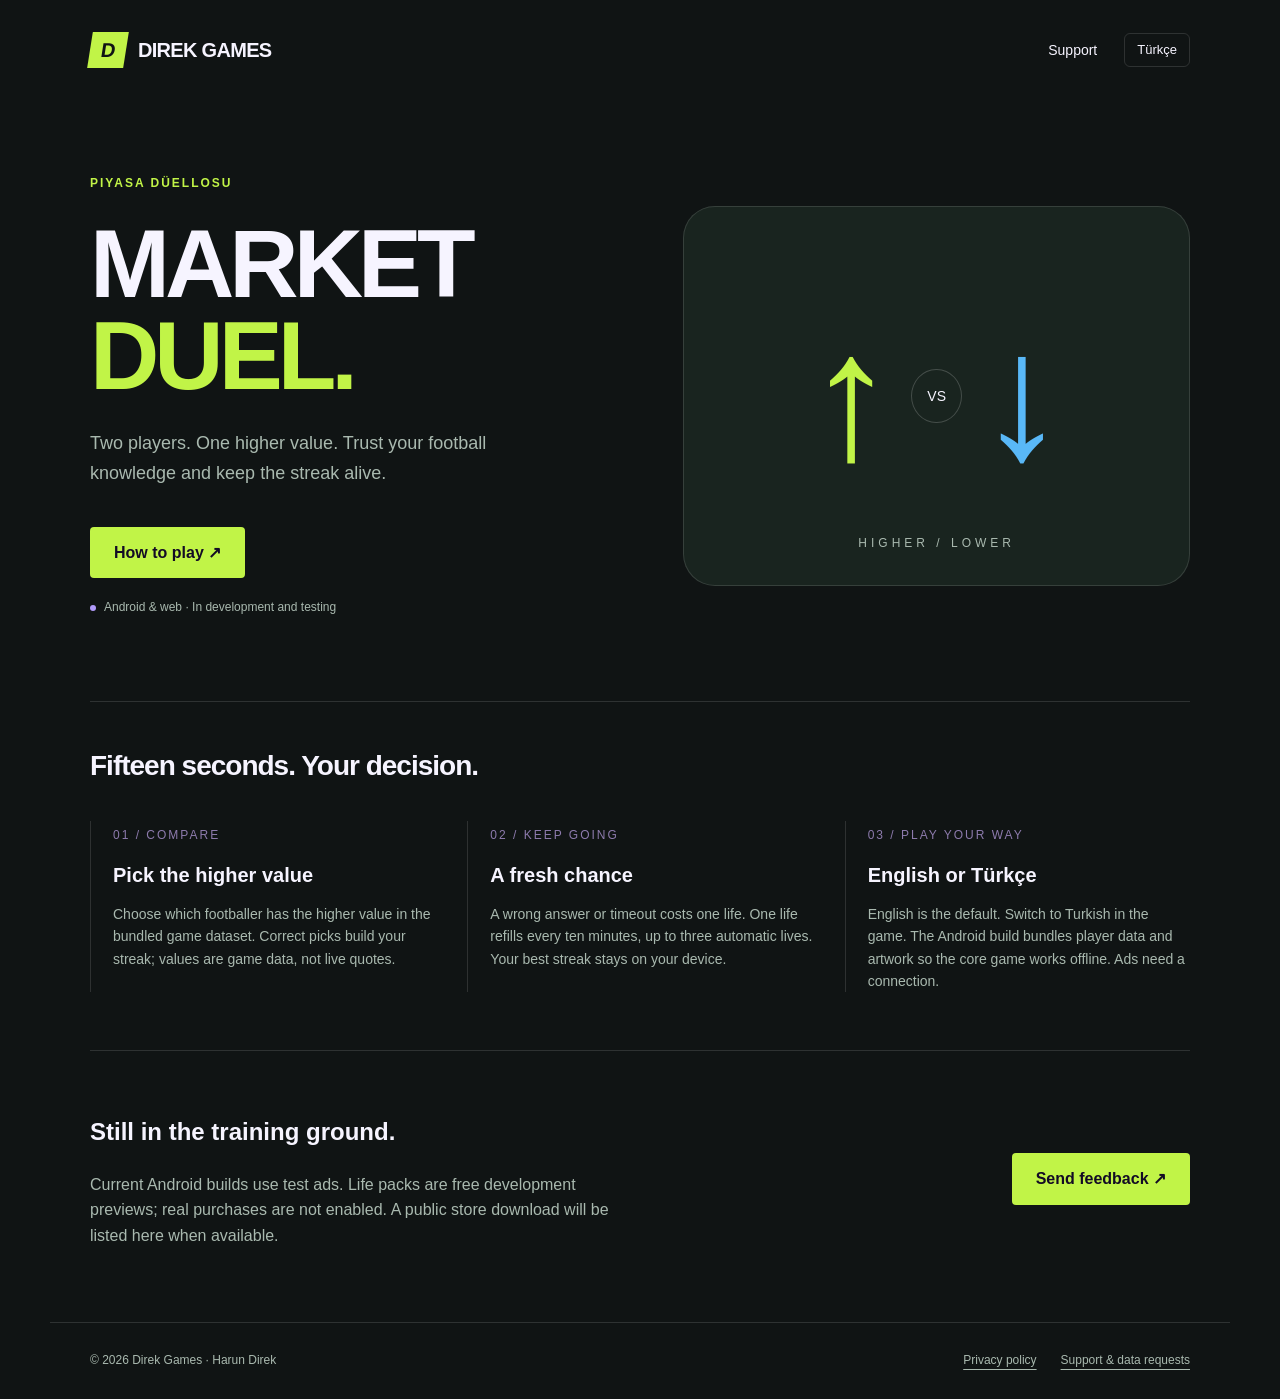
==== piyasa-duellosu.html @ 39239878 "Add Market Duel pages, privacy policy and support" ====
<!doctype html>
<html lang="en"><head><meta charset="utf-8"><meta name="viewport" content="width=device-width,initial-scale=1"><meta name="description" content="Piyasa Düellosu / Market Duel by Direk Games. Compare football player values and keep your streak alive."><meta name="theme-color" content="#101414"><title>Piyasa Düellosu — Direk Games</title><link rel="stylesheet" href="styles.css"><script defer src="site.js"></script></head>
<body class="duel-page"><header><a class="brand" href="index.html"><span class="mark">D</span>DIREK GAMES</a><nav><a href="piyasa-duellosu-support.html" data-en="Support" data-tr="Destek">Support</a><button class="lang" data-toggle-language>Türkçe</button></nav></header>
<main><section class="hero"><div><div class="eyebrow">PIYASA DÜELLOSU</div><h1>MARKET<br><span>DUEL.</span></h1><p class="lead" data-en="Two players. One higher value. Trust your football knowledge and keep the streak alive." data-tr="İki futbolcu. Bir yüksek değer. Futbol bilgine güven ve seriyi sürdür.">Two players. One higher value. Trust your football knowledge and keep the streak alive.</p><a class="cta" href="#how" data-en="How to play ↗" data-tr="Nasıl oynanır ↗">How to play ↗</a><div class="status" data-en="Android & web · In development and testing" data-tr="Android ve web · Geliştirme ve test aşamasında">Android & web · In development and testing</div></div><div class="duel-art" aria-hidden="true"><span class="duel-arrow">↑</span><span class="duel-vs">VS</span><span class="duel-arrow down">↓</span><p>HIGHER / LOWER</p></div></section>
<section class="section" id="how"><div class="section-head"><h2 data-en="Fifteen seconds. Your decision." data-tr="On beş saniye. Senin kararın.">Fifteen seconds. Your decision.</h2></div><div class="modes"><article class="mode"><span class="number">01 / COMPARE</span><h3 data-en="Pick the higher value" data-tr="Daha değerli olanı seç">Pick the higher value</h3><p data-en="Choose which footballer has the higher value in the bundled game dataset. Correct picks build your streak; values are game data, not live quotes." data-tr="Oyunun veri setinde piyasa değeri daha yüksek olan futbolcuyu seç. Doğru seçimlerle serini uzat; değerler canlı fiyat değildir.">Choose which footballer has the higher value in the bundled game dataset. Correct picks build your streak; values are game data, not live quotes.</p></article><article class="mode"><span class="number">02 / KEEP GOING</span><h3 data-en="A fresh chance" data-tr="Yeni bir şans">A fresh chance</h3><p data-en="A wrong answer or timeout costs one life. One life refills every ten minutes, up to three automatic lives. Your best streak stays on your device." data-tr="Yanlış cevap veya sürenin bitmesi bir can götürür. Her on dakikada bir can yenilenir; otomatik can sınırı üçtür. En iyi serin cihazında saklanır.">A wrong answer or timeout costs one life. One life refills every ten minutes, up to three automatic lives. Your best streak stays on your device.</p></article><article class="mode"><span class="number">03 / PLAY YOUR WAY</span><h3 data-en="English or Türkçe" data-tr="Türkçe veya English">English or Türkçe</h3><p data-en="English is the default. Switch to Turkish in the game. The Android build bundles player data and artwork so the core game works offline. Ads need a connection." data-tr="Varsayılan dil İngilizcedir; oyundan Türkçeye geçebilirsin. Android sürümü oyuncu verilerini ve görsellerini içerir; temel oyun çevrimdışı çalışır. Reklamlar bağlantı gerektirir.">English is the default. Switch to Turkish in the game. The Android build bundles player data and artwork so the core game works offline. Ads need a connection.</p></article></div></section>
<section class="section contact"><div><h2 data-en="Still in the training ground." data-tr="Şimdilik antrenman sahasında.">Still in the training ground.</h2><p data-en="Current Android builds use test ads. Life packs are free development previews; real purchases are not enabled. A public store download will be listed here when available." data-tr="Mevcut Android sürümlerinde test reklamları kullanılır. Can paketleri ücretsiz geliştirme önizlemesidir; gerçek satın alma açık değildir. Herkese açık mağaza bağlantısı hazır olduğunda burada paylaşılacak.">Current Android builds use test ads. Life packs are free development previews; real purchases are not enabled. A public store download will be listed here when available.</p></div><a class="cta" href="piyasa-duellosu-support.html" data-en="Send feedback ↗" data-tr="Geri bildirim gönder ↗">Send feedback ↗</a></section></main>
<footer><span>© 2026 Direk Games · Harun Direk</span><div><a href="piyasa-duellosu-privacy.html" data-en="Privacy policy" data-tr="Gizlilik politikası">Privacy policy</a><a href="piyasa-duellosu-support.html" data-en="Support & data requests" data-tr="Destek ve veri talepleri">Support & data requests</a></div></footer></body></html>
---- styles.css ----
:root{color-scheme:dark;--bg:#100b24;--panel:#1b1236;--ink:#f6f4ff;--muted:#bcb6d2;--gold:#ffe24a;--line:#ffffff20}*{box-sizing:border-box}html{scroll-behavior:smooth}body{margin:0;background:var(--bg);color:var(--ink);font-family:Arial,Helvetica,sans-serif;line-height:1.6}a{color:inherit;text-underline-offset:5px}a:hover{color:var(--gold)}button,a{touch-action:manipulation}a:focus-visible,button:focus-visible{outline:3px solid var(--gold);outline-offset:5px}header,main,footer{max-width:1180px;margin:auto;padding:0 40px}header{height:100px;display:flex;align-items:center;justify-content:space-between;gap:24px}.brand{text-decoration:none;font-weight:900;font-size:20px;letter-spacing:-.7px;display:flex;align-items:center;gap:12px}.mark{display:inline-grid;place-items:center;width:36px;height:36px;background:var(--gold);color:var(--bg);font-weight:900;transform:skew(-9deg)}nav{display:flex;align-items:center;gap:27px;font-size:14px}nav a{text-decoration:none}.lang{border:1px solid var(--line);background:transparent;border-radius:6px;color:var(--ink);padding:6px 12px;cursor:pointer;font:inherit;font-size:13px}.hero{display:grid;grid-template-columns:1.1fr 1fr;gap:36px;padding:74px 0 84px;align-items:center}.eyebrow{color:var(--gold);font-size:12px;letter-spacing:2px;font-weight:700;text-transform:uppercase}.hero h1{font-size:clamp(54px,7.5vw,96px);line-height:.96;letter-spacing:-5px;margin:25px 0}.hero h1 span{color:var(--gold)}.lead{max-width:420px;font-size:18px;color:var(--muted);line-height:1.7}.cta{display:inline-block;background:var(--gold);color:#130b25;font-weight:700;text-decoration:none;padding:13px 24px;border-radius:4px;margin:20px 0}.cta:hover{color:#130b25;background:#fff09a}.status{font-size:12px;color:var(--muted)}.status:before{content:'';display:inline-block;background:#b19bfa;width:6px;height:6px;border-radius:50%;margin-right:8px}.art{position:relative;aspect-ratio: .92;background:radial-gradient(ellipse at 50% 30%,#6442a344,transparent 65%);display:grid;place-items:center;overflow:hidden}.art svg{width:100%;height:auto}.section{border-top:1px solid var(--line);padding:42px 0 58px}.section-head{display:flex;gap:32px;justify-content:space-between;align-items:baseline;margin-bottom:32px}.section-head h2{font-size:28px;letter-spacing:-1px;margin:0}.section-head p{margin:0;color:var(--muted);font-size:14px}.modes{display:grid;grid-template-columns:repeat(3,1fr);gap:32px}.mode{border-left:1px solid var(--line);padding-left:22px}.number{color:#8d7bad;font-size:12px;letter-spacing:2px}.mode h3{font-size:20px;margin:12px 0}.mode p{color:var(--muted);font-size:14px;margin:0}.contact{display:flex;align-items:center;justify-content:space-between;gap:20px}.contact p{color:var(--muted);max-width:550px}footer{padding-top:28px;padding-bottom:28px;display:flex;justify-content:space-between;gap:20px;border-top:1px solid var(--line);font-size:12px;color:var(--muted)}footer div{display:flex;gap:24px}.document{max-width:800px;padding-top:48px;padding-bottom:80px}.document h1{font-size:48px;line-height:1.1;letter-spacing:-2px;margin:12px 0 20px}.document h2{font-size:23px;margin-top:36px;letter-spacing:-.5px}.document p,.document li{color:var(--muted)}.document a{color:var(--gold)}.document .updated{font-size:13px;color:#8f86a8}.note{border-left:3px solid var(--gold);padding:12px 20px;background:var(--panel)}[hidden]{display:none!important}@media(max-width:700px){header,main,footer{padding-left:22px;padding-right:22px}header{height:82px}nav{gap:16px}nav .optional{display:none}.brand{font-size:17px}.hero{padding:35px 0 48px;grid-template-columns:1fr;gap:4px}.hero h1{font-size:74px;letter-spacing:-4px;margin-top:20px}.lead{font-size:16px;max-width:100%}.art{max-width:450px;aspect-ratio:1.15;width:100%;margin:auto}.section-head,.contact{align-items:flex-start;flex-direction:column;gap:12px}.section{padding:32px 0}.modes{grid-template-columns:1fr;gap:26px}.mode{padding-left:18px}.mode h3{margin:5px 0}.document{padding-top:28px}.document h1{font-size:38px}footer{flex-direction:column}footer div{flex-wrap:wrap;gap:18px}}

.duel-page{--bg:#101414;--panel:#1a2420;--gold:#c1f447;--muted:#a9b9af;--line:#ffffff20}.duel-art{background:#19241f;border:1px solid #ffffff20;border-radius:32px;min-height:380px;display:flex;justify-content:center;align-items:center;gap:15px;position:relative}.duel-arrow{font-size:180px;font-weight:900;line-height:1;color:#c1f447}.duel-arrow.down{color:#59b8f7}.duel-vs{font-size:14px;border:1px solid #ffffff30;border-radius:50%;padding:15px}.duel-art p{position:absolute;bottom:20px;color:#a9b9af;font-size:12px;letter-spacing:4px}.game-feature{display:flex;align-items:center;gap:48px;padding:15px 0}.game-feature h3{font-size:30px;line-height:1.2;margin:12px 0}.game-feature p{max-width:650px;color:var(--muted)}.mini-arrows{font-size:130px;font-weight:900;color:#c1f447;letter-spacing:-18px;padding-right:15px}@media(max-width:700px){.game-feature{gap:20px;align-items:flex-start}.mini-arrows{font-size:70px;letter-spacing:-12px}.game-feature h3{font-size:24px}.duel-art{min-height:300px}.duel-arrow{font-size:140px}}
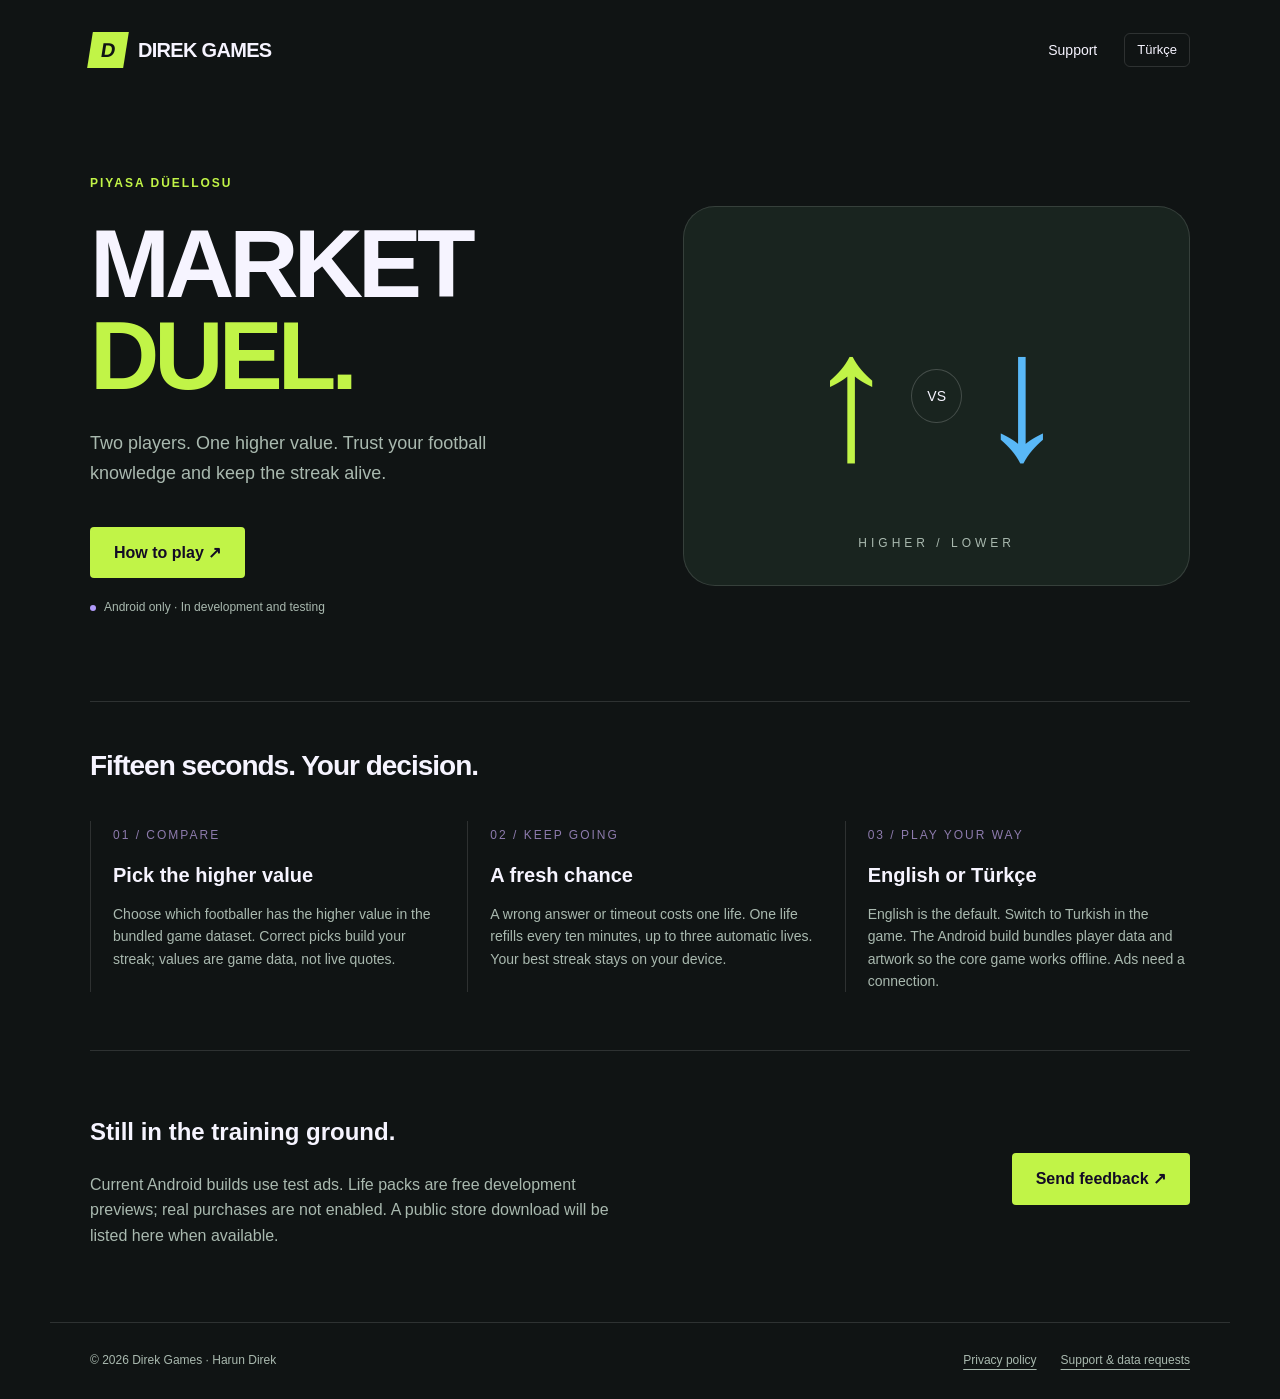
==== commit 16dfc132: "Clarify Market Duel is Android only" ====
--- a/piyasa-duellosu.html
+++ b/piyasa-duellosu.html
@@ -1,7 +1,7 @@
 <!doctype html>
 <html lang="en"><head><meta charset="utf-8"><meta name="viewport" content="width=device-width,initial-scale=1"><meta name="description" content="Piyasa Düellosu / Market Duel by Direk Games. Compare football player values and keep your streak alive."><meta name="theme-color" content="#101414"><title>Piyasa Düellosu — Direk Games</title><link rel="stylesheet" href="styles.css"><script defer src="site.js"></script></head>
 <body class="duel-page"><header><a class="brand" href="index.html"><span class="mark">D</span>DIREK GAMES</a><nav><a href="piyasa-duellosu-support.html" data-en="Support" data-tr="Destek">Support</a><button class="lang" data-toggle-language>Türkçe</button></nav></header>
-<main><section class="hero"><div><div class="eyebrow">PIYASA DÜELLOSU</div><h1>MARKET<br><span>DUEL.</span></h1><p class="lead" data-en="Two players. One higher value. Trust your football knowledge and keep the streak alive." data-tr="İki futbolcu. Bir yüksek değer. Futbol bilgine güven ve seriyi sürdür.">Two players. One higher value. Trust your football knowledge and keep the streak alive.</p><a class="cta" href="#how" data-en="How to play ↗" data-tr="Nasıl oynanır ↗">How to play ↗</a><div class="status" data-en="Android & web · In development and testing" data-tr="Android ve web · Geliştirme ve test aşamasında">Android & web · In development and testing</div></div><div class="duel-art" aria-hidden="true"><span class="duel-arrow">↑</span><span class="duel-vs">VS</span><span class="duel-arrow down">↓</span><p>HIGHER / LOWER</p></div></section>
+<main><section class="hero"><div><div class="eyebrow">PIYASA DÜELLOSU</div><h1>MARKET<br><span>DUEL.</span></h1><p class="lead" data-en="Two players. One higher value. Trust your football knowledge and keep the streak alive." data-tr="İki futbolcu. Bir yüksek değer. Futbol bilgine güven ve seriyi sürdür.">Two players. One higher value. Trust your football knowledge and keep the streak alive.</p><a class="cta" href="#how" data-en="How to play ↗" data-tr="Nasıl oynanır ↗">How to play ↗</a><div class="status" data-en="Android only · In development and testing" data-tr="Yalnızca Android · Geliştirme ve test aşamasında">Android only · In development and testing</div></div><div class="duel-art" aria-hidden="true"><span class="duel-arrow">↑</span><span class="duel-vs">VS</span><span class="duel-arrow down">↓</span><p>HIGHER / LOWER</p></div></section>
 <section class="section" id="how"><div class="section-head"><h2 data-en="Fifteen seconds. Your decision." data-tr="On beş saniye. Senin kararın.">Fifteen seconds. Your decision.</h2></div><div class="modes"><article class="mode"><span class="number">01 / COMPARE</span><h3 data-en="Pick the higher value" data-tr="Daha değerli olanı seç">Pick the higher value</h3><p data-en="Choose which footballer has the higher value in the bundled game dataset. Correct picks build your streak; values are game data, not live quotes." data-tr="Oyunun veri setinde piyasa değeri daha yüksek olan futbolcuyu seç. Doğru seçimlerle serini uzat; değerler canlı fiyat değildir.">Choose which footballer has the higher value in the bundled game dataset. Correct picks build your streak; values are game data, not live quotes.</p></article><article class="mode"><span class="number">02 / KEEP GOING</span><h3 data-en="A fresh chance" data-tr="Yeni bir şans">A fresh chance</h3><p data-en="A wrong answer or timeout costs one life. One life refills every ten minutes, up to three automatic lives. Your best streak stays on your device." data-tr="Yanlış cevap veya sürenin bitmesi bir can götürür. Her on dakikada bir can yenilenir; otomatik can sınırı üçtür. En iyi serin cihazında saklanır.">A wrong answer or timeout costs one life. One life refills every ten minutes, up to three automatic lives. Your best streak stays on your device.</p></article><article class="mode"><span class="number">03 / PLAY YOUR WAY</span><h3 data-en="English or Türkçe" data-tr="Türkçe veya English">English or Türkçe</h3><p data-en="English is the default. Switch to Turkish in the game. The Android build bundles player data and artwork so the core game works offline. Ads need a connection." data-tr="Varsayılan dil İngilizcedir; oyundan Türkçeye geçebilirsin. Android sürümü oyuncu verilerini ve görsellerini içerir; temel oyun çevrimdışı çalışır. Reklamlar bağlantı gerektirir.">English is the default. Switch to Turkish in the game. The Android build bundles player data and artwork so the core game works offline. Ads need a connection.</p></article></div></section>
 <section class="section contact"><div><h2 data-en="Still in the training ground." data-tr="Şimdilik antrenman sahasında.">Still in the training ground.</h2><p data-en="Current Android builds use test ads. Life packs are free development previews; real purchases are not enabled. A public store download will be listed here when available." data-tr="Mevcut Android sürümlerinde test reklamları kullanılır. Can paketleri ücretsiz geliştirme önizlemesidir; gerçek satın alma açık değildir. Herkese açık mağaza bağlantısı hazır olduğunda burada paylaşılacak.">Current Android builds use test ads. Life packs are free development previews; real purchases are not enabled. A public store download will be listed here when available.</p></div><a class="cta" href="piyasa-duellosu-support.html" data-en="Send feedback ↗" data-tr="Geri bildirim gönder ↗">Send feedback ↗</a></section></main>
 <footer><span>© 2026 Direk Games · Harun Direk</span><div><a href="piyasa-duellosu-privacy.html" data-en="Privacy policy" data-tr="Gizlilik politikası">Privacy policy</a><a href="piyasa-duellosu-support.html" data-en="Support & data requests" data-tr="Destek ve veri talepleri">Support & data requests</a></div></footer></body></html>
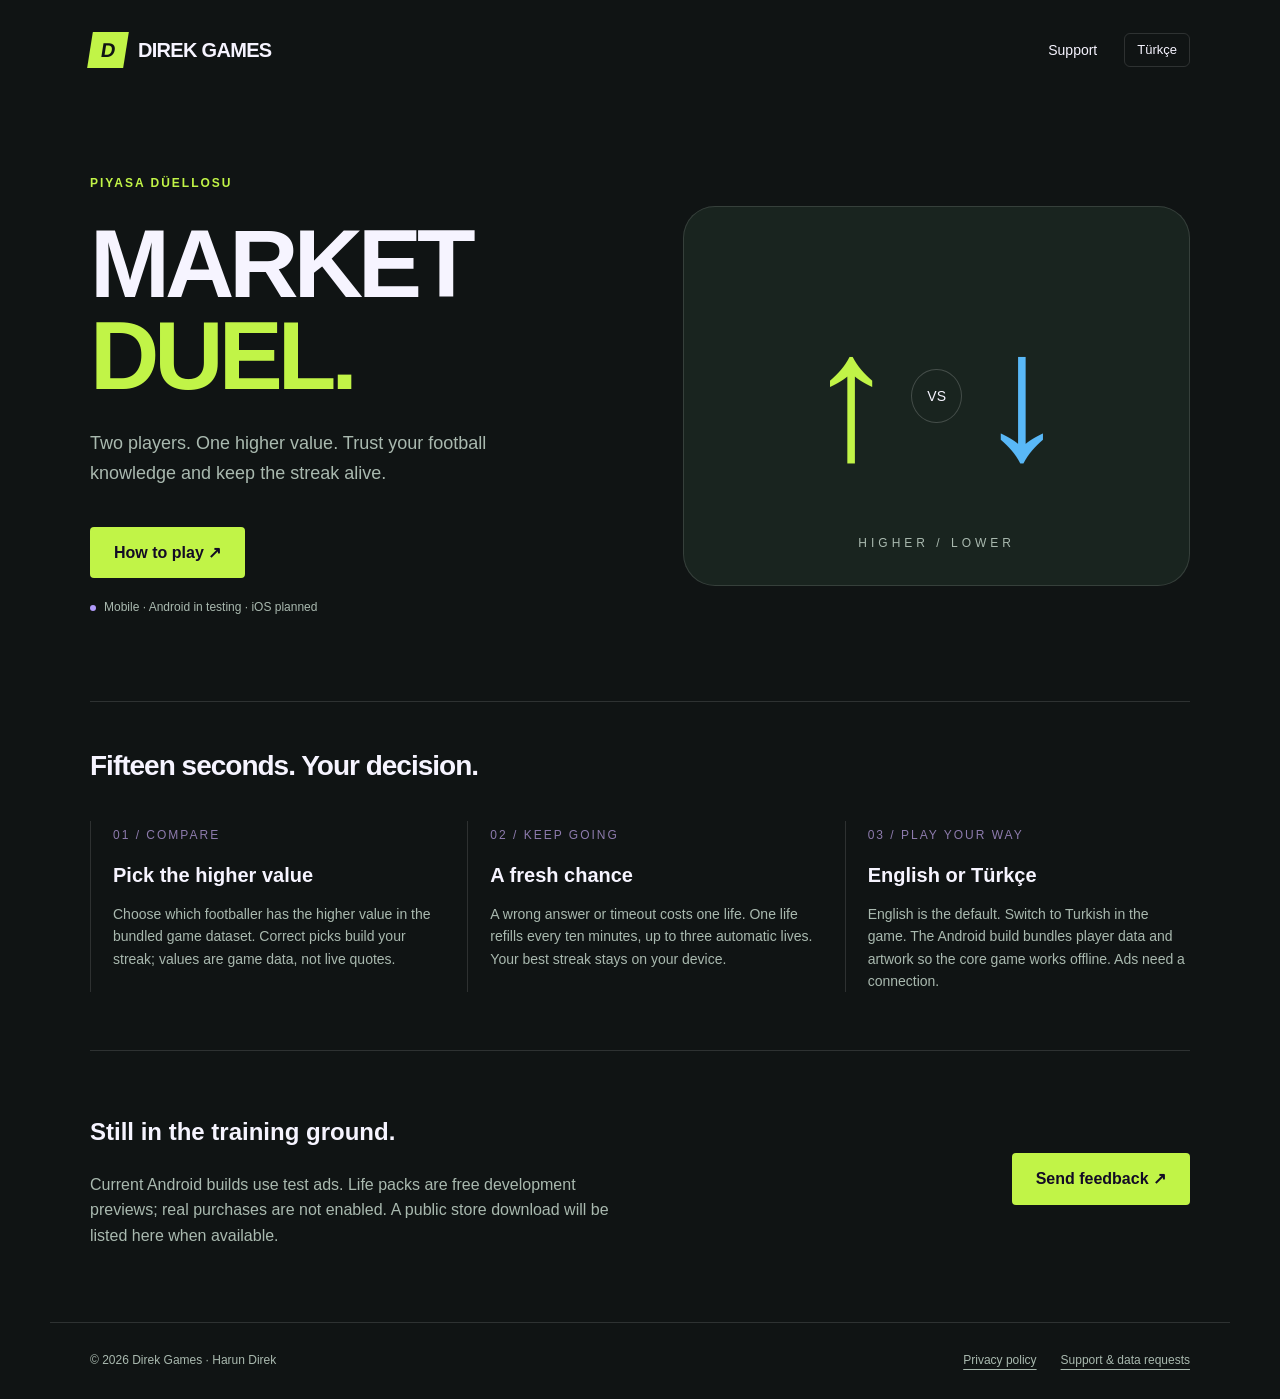
==== commit eed1e046: "Clarify mobile scope includes planned iOS release" ====
--- a/piyasa-duellosu.html
+++ b/piyasa-duellosu.html
@@ -1,7 +1,7 @@
 <!doctype html>
 <html lang="en"><head><meta charset="utf-8"><meta name="viewport" content="width=device-width,initial-scale=1"><meta name="description" content="Piyasa Düellosu / Market Duel by Direk Games. Compare football player values and keep your streak alive."><meta name="theme-color" content="#101414"><title>Piyasa Düellosu — Direk Games</title><link rel="stylesheet" href="styles.css"><script defer src="site.js"></script></head>
 <body class="duel-page"><header><a class="brand" href="index.html"><span class="mark">D</span>DIREK GAMES</a><nav><a href="piyasa-duellosu-support.html" data-en="Support" data-tr="Destek">Support</a><button class="lang" data-toggle-language>Türkçe</button></nav></header>
-<main><section class="hero"><div><div class="eyebrow">PIYASA DÜELLOSU</div><h1>MARKET<br><span>DUEL.</span></h1><p class="lead" data-en="Two players. One higher value. Trust your football knowledge and keep the streak alive." data-tr="İki futbolcu. Bir yüksek değer. Futbol bilgine güven ve seriyi sürdür.">Two players. One higher value. Trust your football knowledge and keep the streak alive.</p><a class="cta" href="#how" data-en="How to play ↗" data-tr="Nasıl oynanır ↗">How to play ↗</a><div class="status" data-en="Android only · In development and testing" data-tr="Yalnızca Android · Geliştirme ve test aşamasında">Android only · In development and testing</div></div><div class="duel-art" aria-hidden="true"><span class="duel-arrow">↑</span><span class="duel-vs">VS</span><span class="duel-arrow down">↓</span><p>HIGHER / LOWER</p></div></section>
+<main><section class="hero"><div><div class="eyebrow">PIYASA DÜELLOSU</div><h1>MARKET<br><span>DUEL.</span></h1><p class="lead" data-en="Two players. One higher value. Trust your football knowledge and keep the streak alive." data-tr="İki futbolcu. Bir yüksek değer. Futbol bilgine güven ve seriyi sürdür.">Two players. One higher value. Trust your football knowledge and keep the streak alive.</p><a class="cta" href="#how" data-en="How to play ↗" data-tr="Nasıl oynanır ↗">How to play ↗</a><div class="status" data-en="Mobile · Android in testing · iOS planned" data-tr="Mobil · Android testte · iOS planlanıyor">Mobile · Android in testing · iOS planned</div></div><div class="duel-art" aria-hidden="true"><span class="duel-arrow">↑</span><span class="duel-vs">VS</span><span class="duel-arrow down">↓</span><p>HIGHER / LOWER</p></div></section>
 <section class="section" id="how"><div class="section-head"><h2 data-en="Fifteen seconds. Your decision." data-tr="On beş saniye. Senin kararın.">Fifteen seconds. Your decision.</h2></div><div class="modes"><article class="mode"><span class="number">01 / COMPARE</span><h3 data-en="Pick the higher value" data-tr="Daha değerli olanı seç">Pick the higher value</h3><p data-en="Choose which footballer has the higher value in the bundled game dataset. Correct picks build your streak; values are game data, not live quotes." data-tr="Oyunun veri setinde piyasa değeri daha yüksek olan futbolcuyu seç. Doğru seçimlerle serini uzat; değerler canlı fiyat değildir.">Choose which footballer has the higher value in the bundled game dataset. Correct picks build your streak; values are game data, not live quotes.</p></article><article class="mode"><span class="number">02 / KEEP GOING</span><h3 data-en="A fresh chance" data-tr="Yeni bir şans">A fresh chance</h3><p data-en="A wrong answer or timeout costs one life. One life refills every ten minutes, up to three automatic lives. Your best streak stays on your device." data-tr="Yanlış cevap veya sürenin bitmesi bir can götürür. Her on dakikada bir can yenilenir; otomatik can sınırı üçtür. En iyi serin cihazında saklanır.">A wrong answer or timeout costs one life. One life refills every ten minutes, up to three automatic lives. Your best streak stays on your device.</p></article><article class="mode"><span class="number">03 / PLAY YOUR WAY</span><h3 data-en="English or Türkçe" data-tr="Türkçe veya English">English or Türkçe</h3><p data-en="English is the default. Switch to Turkish in the game. The Android build bundles player data and artwork so the core game works offline. Ads need a connection." data-tr="Varsayılan dil İngilizcedir; oyundan Türkçeye geçebilirsin. Android sürümü oyuncu verilerini ve görsellerini içerir; temel oyun çevrimdışı çalışır. Reklamlar bağlantı gerektirir.">English is the default. Switch to Turkish in the game. The Android build bundles player data and artwork so the core game works offline. Ads need a connection.</p></article></div></section>
 <section class="section contact"><div><h2 data-en="Still in the training ground." data-tr="Şimdilik antrenman sahasında.">Still in the training ground.</h2><p data-en="Current Android builds use test ads. Life packs are free development previews; real purchases are not enabled. A public store download will be listed here when available." data-tr="Mevcut Android sürümlerinde test reklamları kullanılır. Can paketleri ücretsiz geliştirme önizlemesidir; gerçek satın alma açık değildir. Herkese açık mağaza bağlantısı hazır olduğunda burada paylaşılacak.">Current Android builds use test ads. Life packs are free development previews; real purchases are not enabled. A public store download will be listed here when available.</p></div><a class="cta" href="piyasa-duellosu-support.html" data-en="Send feedback ↗" data-tr="Geri bildirim gönder ↗">Send feedback ↗</a></section></main>
 <footer><span>© 2026 Direk Games · Harun Direk</span><div><a href="piyasa-duellosu-privacy.html" data-en="Privacy policy" data-tr="Gizlilik politikası">Privacy policy</a><a href="piyasa-duellosu-support.html" data-en="Support & data requests" data-tr="Destek ve veri talepleri">Support & data requests</a></div></footer></body></html>
